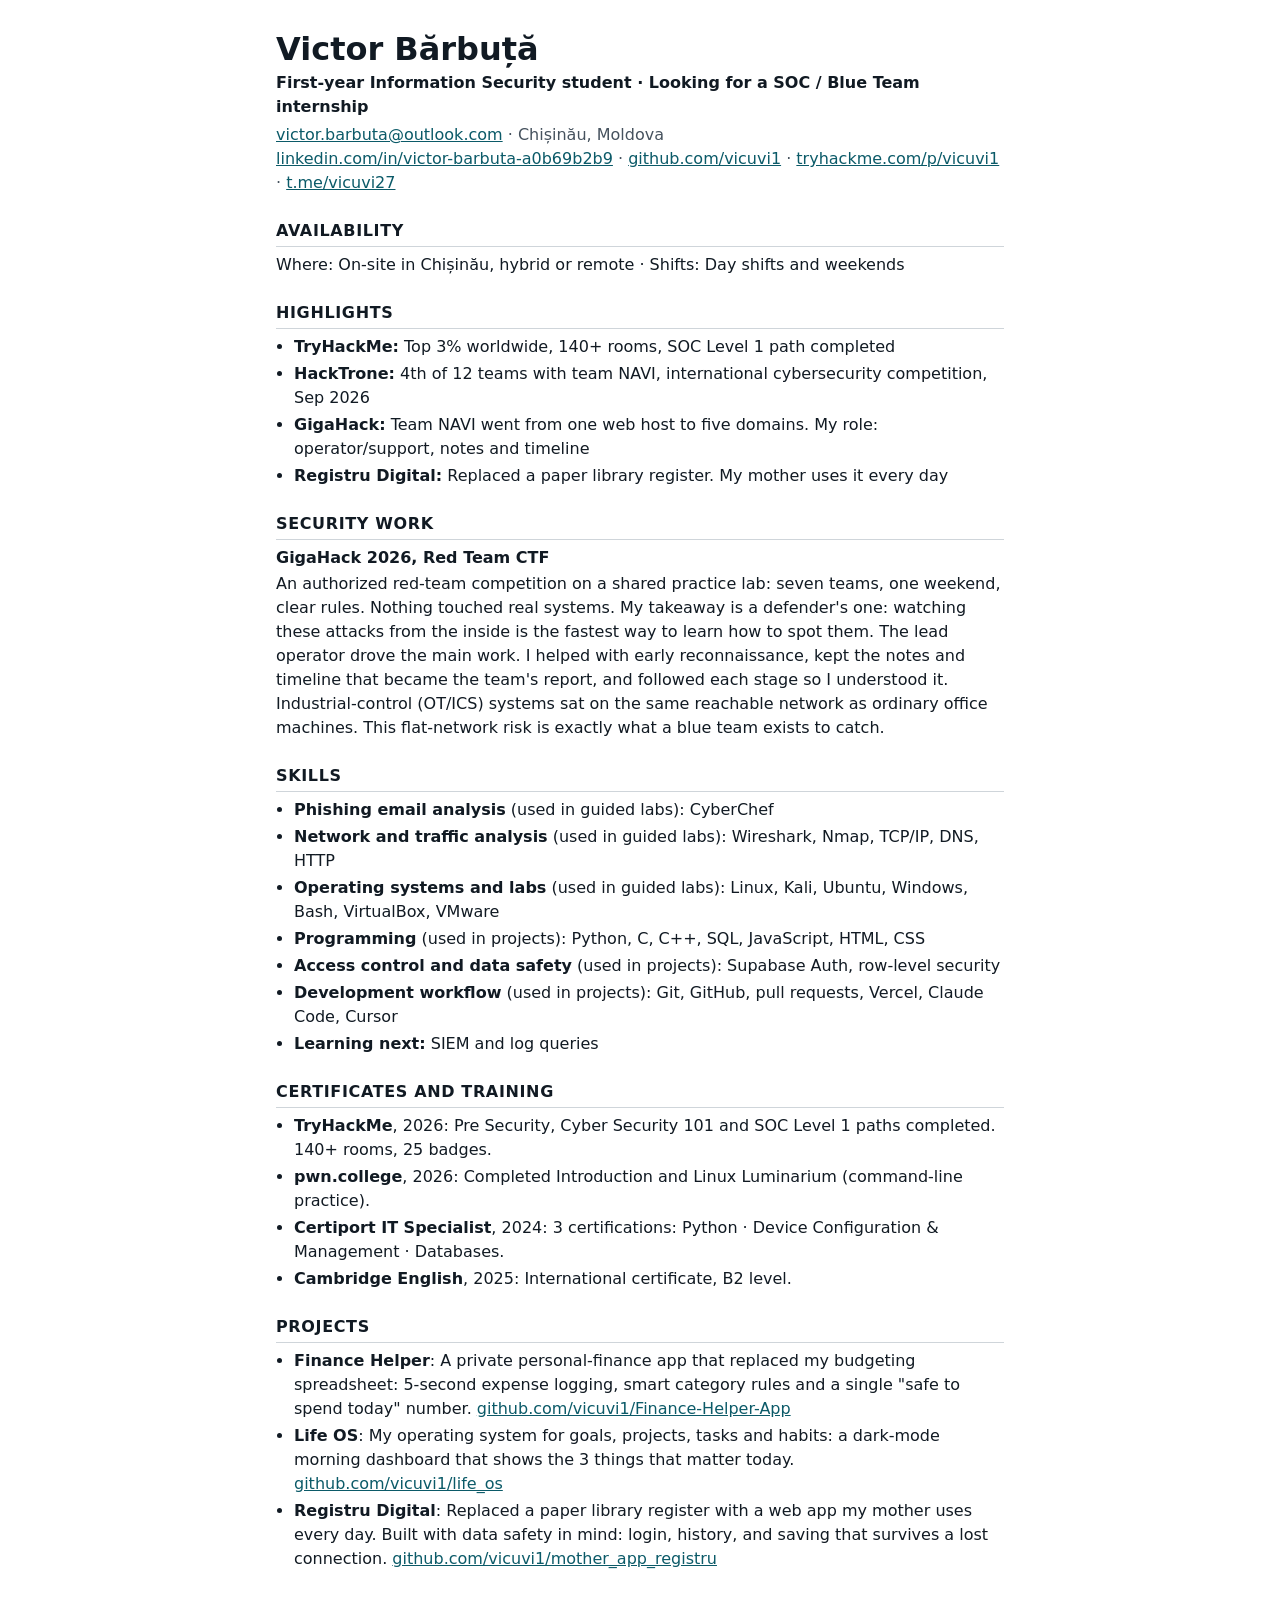
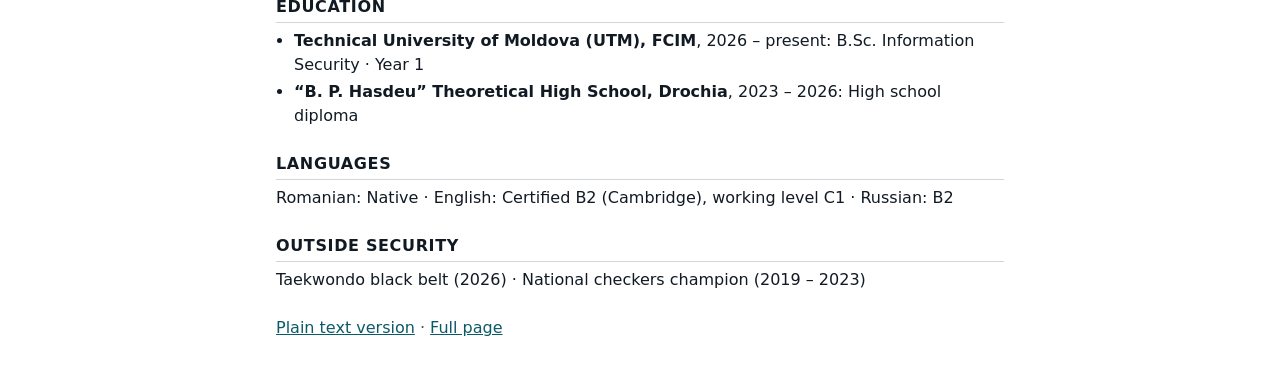
==== cv.html @ 7b64f0ec "feat: rebuild CV page around SOC internship goal Put security proof first with a 30-second proof blo" ====
<!doctype html>
<html lang="en">
<head>
  <meta charset="utf-8">
  <meta name="viewport" content="width=device-width, initial-scale=1">
  <meta http-equiv="Content-Security-Policy" content="default-src 'self'; style-src 'self'; img-src 'self'; base-uri 'self'; form-action 'none'; object-src 'none'; upgrade-insecure-requests">
  <title>Victor Bărbuță | CV</title>
  <meta name="description" content="First-year Information Security student · Looking for a SOC / Blue Team internship">
  <link rel="canonical" href="https://victor-barbuta.vercel.app/cv">
  <link rel="stylesheet" href="assets/css/cv.css">
</head>
<body>
<main>
  <header>
    <h1>Victor Bărbuță</h1>
    <p class="goal">First-year Information Security student · Looking for a SOC / Blue Team internship</p>
    <p class="contact"><a href="mailto:victor.barbuta@outlook.com">victor.barbuta@outlook.com</a> · Chișinău, Moldova<br><a href="https://www.linkedin.com/in/victor-barbuta-a0b69b2b9">linkedin.com/in/victor-barbuta-a0b69b2b9</a> · <a href="https://github.com/vicuvi1">github.com/vicuvi1</a> · <a href="https://tryhackme.com/p/vicuvi1">tryhackme.com/p/vicuvi1</a> · <a href="https://t.me/vicuvi27">t.me/vicuvi27</a></p>
  </header>

  <h2>Availability</h2>
  <p>Where: On-site in Chișinău, hybrid or remote · Shifts: Day shifts and weekends</p>

  <h2>Highlights</h2>
  <ul><li><strong>TryHackMe:</strong> Top 3% worldwide, 140+ rooms, SOC Level 1 path completed</li><li><strong>HackTrone:</strong> 4th of 12 teams with team NAVI, international cybersecurity competition, Sep 2026</li><li><strong>GigaHack:</strong> Team NAVI went from one web host to five domains. My role: operator/support, notes and timeline</li><li><strong>Registru Digital:</strong> Replaced a paper library register. My mother uses it every day</li></ul>

  <h2>Security work</h2>
  <h3>GigaHack 2026, Red Team CTF</h3>
  <p>An authorized red-team competition on a shared practice lab: seven teams, one weekend, clear rules. Nothing touched real systems. My takeaway is a defender's one: watching these attacks from the inside is the fastest way to learn how to spot them. The lead operator drove the main work. I helped with early reconnaissance, kept the notes and timeline that became the team's report, and followed each stage so I understood it. Industrial-control (OT/ICS) systems sat on the same reachable network as ordinary office machines. This flat-network risk is exactly what a blue team exists to catch.</p>

  <h2>Skills</h2>
  <ul><li><strong>Phishing email analysis</strong> (used in guided labs): CyberChef</li><li><strong>Network and traffic analysis</strong> (used in guided labs): Wireshark, Nmap, TCP/IP, DNS, HTTP</li><li><strong>Operating systems and labs</strong> (used in guided labs): Linux, Kali, Ubuntu, Windows, Bash, VirtualBox, VMware</li><li><strong>Programming</strong> (used in projects): Python, C, C++, SQL, JavaScript, HTML, CSS</li><li><strong>Access control and data safety</strong> (used in projects): Supabase Auth, row-level security</li><li><strong>Development workflow</strong> (used in projects): Git, GitHub, pull requests, Vercel, Claude Code, Cursor</li><li><strong>Learning next:</strong> SIEM and log queries</li></ul>

  <h2>Certificates and training</h2>
  <ul><li><strong>TryHackMe</strong>, 2026: Pre Security, Cyber Security 101 and SOC Level 1 paths completed. 140+ rooms, 25 badges.</li><li><strong>pwn.college</strong>, 2026: Completed Introduction and Linux Luminarium (command-line practice).</li><li><strong>Certiport IT Specialist</strong>, 2024: 3 certifications: Python · Device Configuration &amp; Management · Databases.</li><li><strong>Cambridge English</strong>, 2025: International certificate, B2 level.</li></ul>

  <h2>Projects</h2>
  <ul><li><strong>Finance Helper</strong>: A private personal-finance app that replaced my budgeting spreadsheet: 5-second expense logging, smart category rules and a single &quot;safe to spend today&quot; number. <a href="https://github.com/vicuvi1/Finance-Helper-App">github.com/vicuvi1/Finance-Helper-App</a></li><li><strong>Life OS</strong>: My operating system for goals, projects, tasks and habits: a dark-mode morning dashboard that shows the 3 things that matter today. <a href="https://github.com/vicuvi1/life_os">github.com/vicuvi1/life_os</a></li><li><strong>Registru Digital</strong>: Replaced a paper library register with a web app my mother uses every day. Built with data safety in mind: login, history, and saving that survives a lost connection. <a href="https://github.com/vicuvi1/mother_app_registru">github.com/vicuvi1/mother_app_registru</a></li></ul>

  <h2>Education</h2>
  <ul><li><strong>Technical University of Moldova (UTM), FCIM</strong>, 2026 – present: B.Sc. Information Security · Year 1</li><li><strong>“B. P. Hasdeu” Theoretical High School, Drochia</strong>, 2023 – 2026: High school diploma</li></ul>

  <h2>Languages</h2>
  <p>Romanian: Native · English: Certified B2 (Cambridge), working level C1 · Russian: B2</p>

  <h2>Outside security</h2>
  <p>Taekwondo black belt (2026) · National checkers champion (2019 – 2023)</p>

  <p class="screen-only"><a href="resume.txt">Plain text version</a> · <a href="./">Full page</a></p>
</main>
</body>
</html>
---- assets/css/cv.css ----
/* The plain CV (cv.html). One column, real text, system fonts: it also becomes the one-page PDF. */
:root { color-scheme: light dark; --text: #111a23; --muted: #46525e; --line: #cfd5da; --link: #0b5a68; --bg: #fff; }
@media (prefers-color-scheme: dark) { :root { --text: #e7edf6; --muted: #a0adb9; --line: #2a353f; --link: #5ce1e6; --bg: #0b1119; } }
* { box-sizing: border-box; }
body { margin: 0; background: var(--bg); color: var(--text); font: 16px/1.5 system-ui, -apple-system, "Segoe UI", Roboto, sans-serif; }
main { max-width: 760px; margin: 0 auto; padding: 32px 16px; }
a { color: var(--link); overflow-wrap: anywhere; }
h1 { margin: 0; font-size: 32px; line-height: 1.1; }
h2 { margin: 24px 0 6px; padding-bottom: 3px; font-size: 16px; text-transform: uppercase; letter-spacing: .04em; border-bottom: 1px solid var(--line); }
h3 { margin: 0 0 2px; font-size: 16px; }
p { margin: 0; }
ul { margin: 0; padding-left: 18px; }
li { margin-bottom: 3px; }
.goal { margin-top: 4px; font-weight: 600; }
.contact { margin-top: 4px; color: var(--muted); }
.screen-only { margin-top: 24px; color: var(--muted); }

@media print {
  @page { size: A4; margin: 10mm 13mm; }
  :root { color-scheme: light; --text: #111a23; --muted: #46525e; --line: #cfd5da; --link: #111a23; --bg: #fff; }
  body { font-size: 9.3pt; line-height: 1.3; }
  main { max-width: none; padding: 0; }
  h1 { font-size: 18pt; }
  h2 { margin: 7pt 0 2pt; padding-bottom: 1pt; font-size: 9.5pt; }
  h3 { font-size: 9.3pt; }
  li { margin-bottom: 1pt; }
  .goal { margin-top: 1pt; }
  .contact { margin-top: 1pt; }
  a { text-decoration: none; }
  .screen-only { display: none; }
}
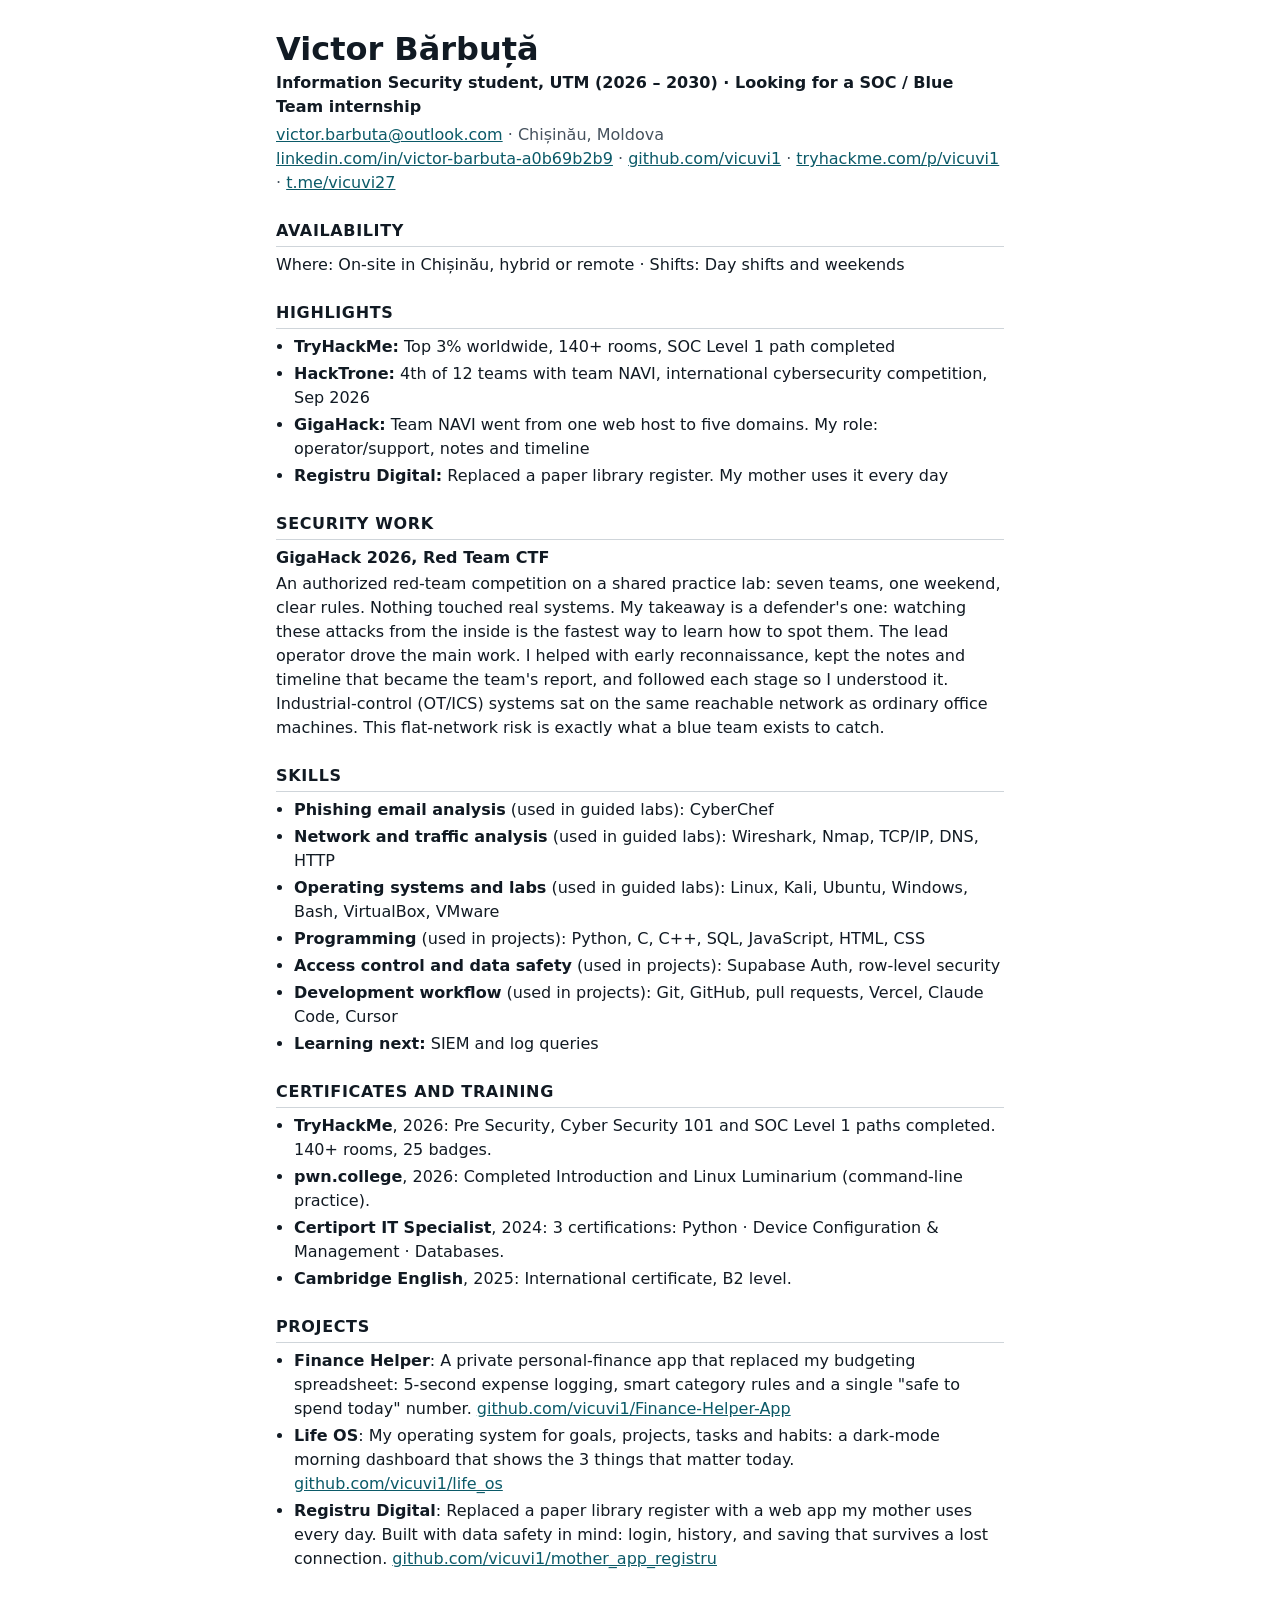
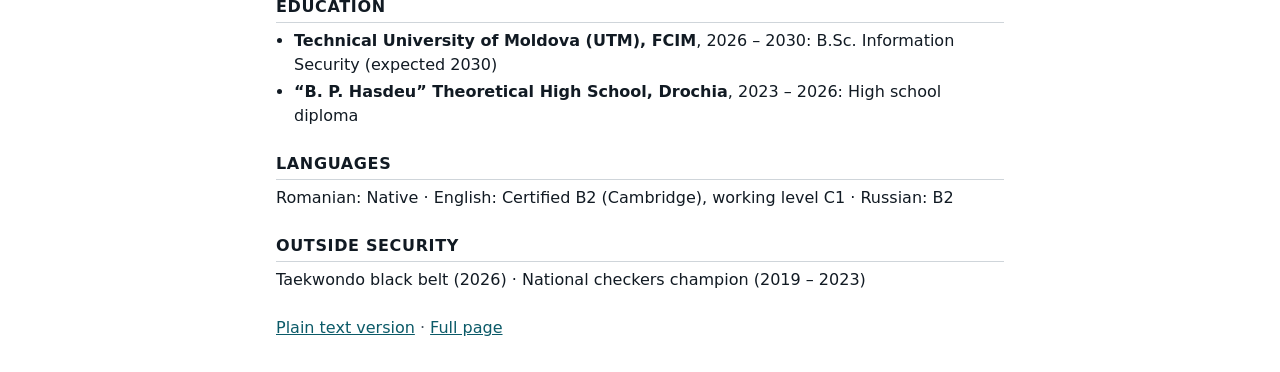
==== commit 5f37008f: "feat: make the site maintain itself for years - Study year on the site is computed from dates (updat" ====
--- a/cv.html
+++ b/cv.html
@@ -5,7 +5,7 @@
   <meta name="viewport" content="width=device-width, initial-scale=1">
   <meta http-equiv="Content-Security-Policy" content="default-src 'self'; style-src 'self'; img-src 'self'; base-uri 'self'; form-action 'none'; object-src 'none'; upgrade-insecure-requests">
   <title>Victor Bărbuță | CV</title>
-  <meta name="description" content="First-year Information Security student · Looking for a SOC / Blue Team internship">
+  <meta name="description" content="Information Security student, UTM (2026 – 2030) · Looking for a SOC / Blue Team internship">
   <link rel="canonical" href="https://victor-barbuta.vercel.app/cv">
   <link rel="stylesheet" href="assets/css/cv.css">
 </head>
@@ -13,7 +13,7 @@
 <main>
   <header>
     <h1>Victor Bărbuță</h1>
-    <p class="goal">First-year Information Security student · Looking for a SOC / Blue Team internship</p>
+    <p class="goal">Information Security student, UTM (2026 – 2030) · Looking for a SOC / Blue Team internship</p>
     <p class="contact"><a href="mailto:victor.barbuta@outlook.com">victor.barbuta@outlook.com</a> · Chișinău, Moldova<br><a href="https://www.linkedin.com/in/victor-barbuta-a0b69b2b9">linkedin.com/in/victor-barbuta-a0b69b2b9</a> · <a href="https://github.com/vicuvi1">github.com/vicuvi1</a> · <a href="https://tryhackme.com/p/vicuvi1">tryhackme.com/p/vicuvi1</a> · <a href="https://t.me/vicuvi27">t.me/vicuvi27</a></p>
   </header>
 
@@ -37,7 +37,7 @@
   <ul><li><strong>Finance Helper</strong>: A private personal-finance app that replaced my budgeting spreadsheet: 5-second expense logging, smart category rules and a single &quot;safe to spend today&quot; number. <a href="https://github.com/vicuvi1/Finance-Helper-App">github.com/vicuvi1/Finance-Helper-App</a></li><li><strong>Life OS</strong>: My operating system for goals, projects, tasks and habits: a dark-mode morning dashboard that shows the 3 things that matter today. <a href="https://github.com/vicuvi1/life_os">github.com/vicuvi1/life_os</a></li><li><strong>Registru Digital</strong>: Replaced a paper library register with a web app my mother uses every day. Built with data safety in mind: login, history, and saving that survives a lost connection. <a href="https://github.com/vicuvi1/mother_app_registru">github.com/vicuvi1/mother_app_registru</a></li></ul>
 
   <h2>Education</h2>
-  <ul><li><strong>Technical University of Moldova (UTM), FCIM</strong>, 2026 – present: B.Sc. Information Security · Year 1</li><li><strong>“B. P. Hasdeu” Theoretical High School, Drochia</strong>, 2023 – 2026: High school diploma</li></ul>
+  <ul><li><strong>Technical University of Moldova (UTM), FCIM</strong>, 2026 – 2030: B.Sc. Information Security (expected 2030)</li><li><strong>“B. P. Hasdeu” Theoretical High School, Drochia</strong>, 2023 – 2026: High school diploma</li></ul>
 
   <h2>Languages</h2>
   <p>Romanian: Native · English: Certified B2 (Cambridge), working level C1 · Russian: B2</p>
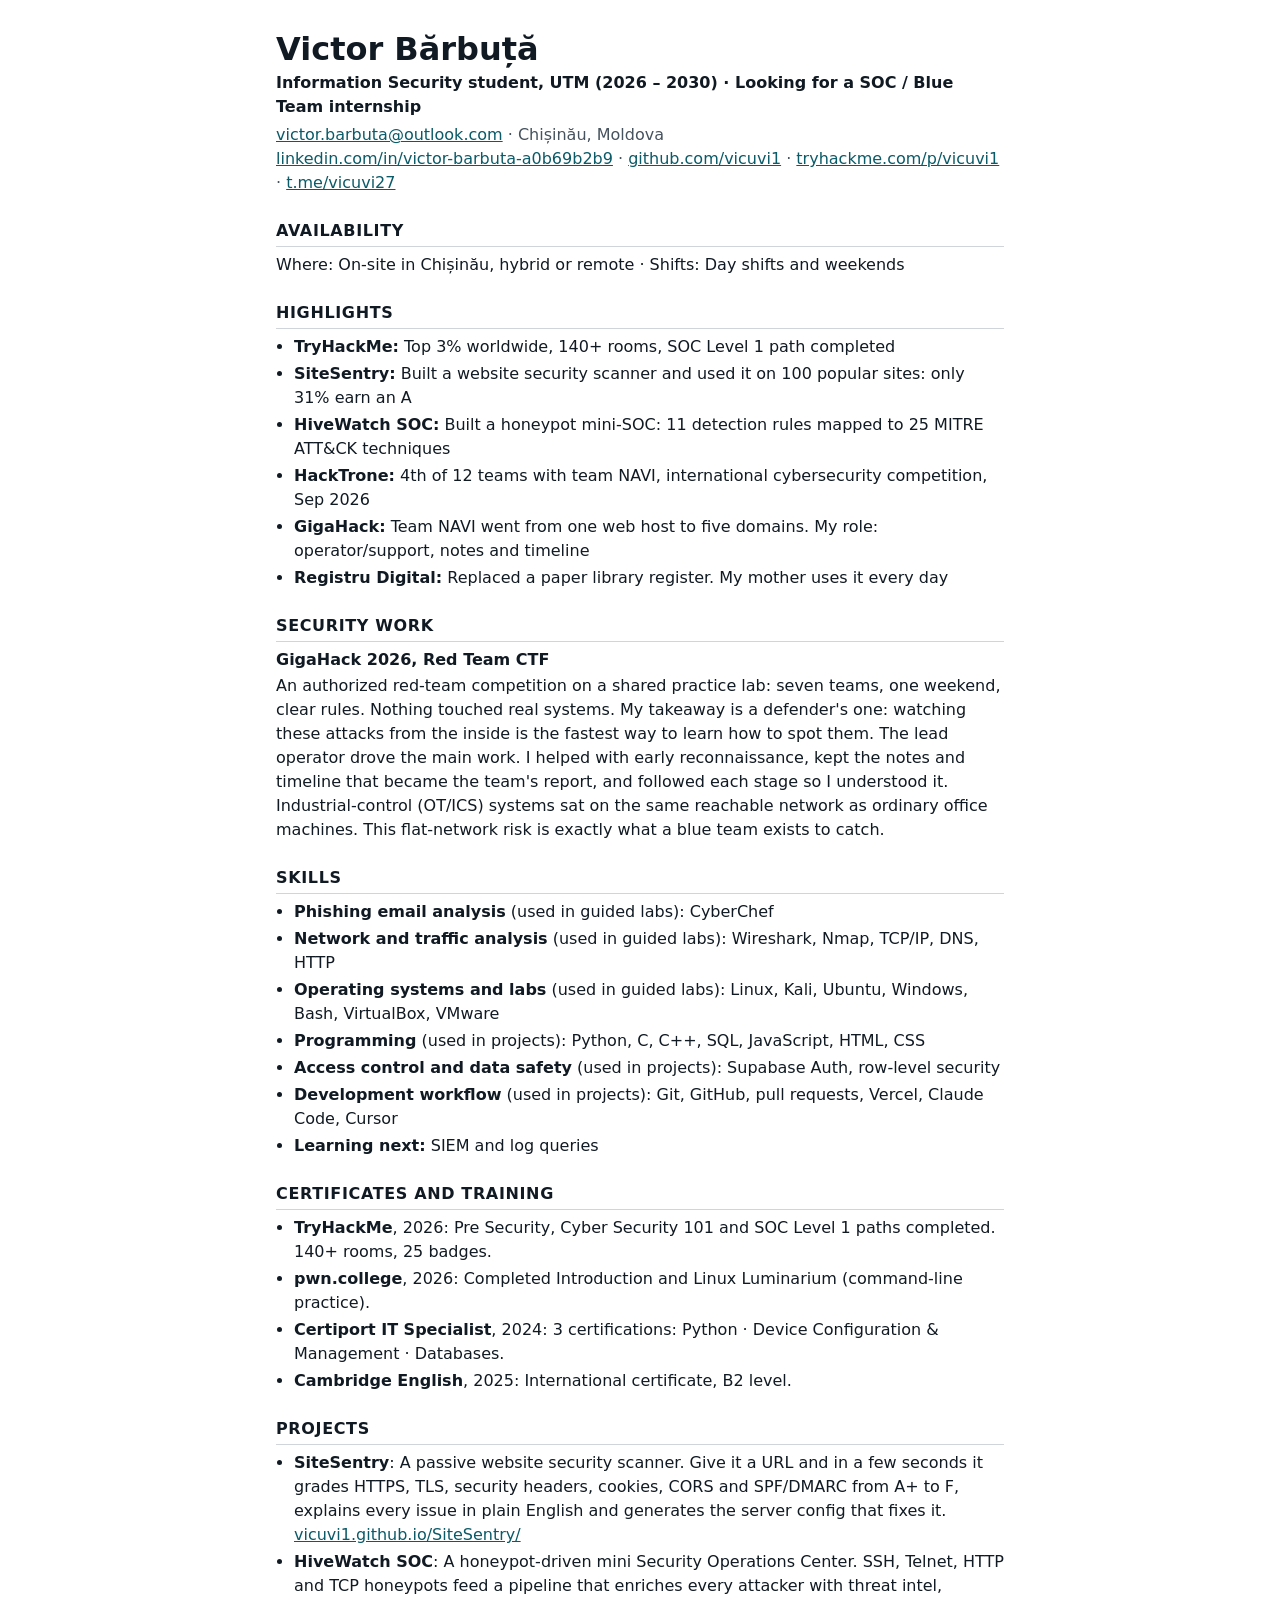
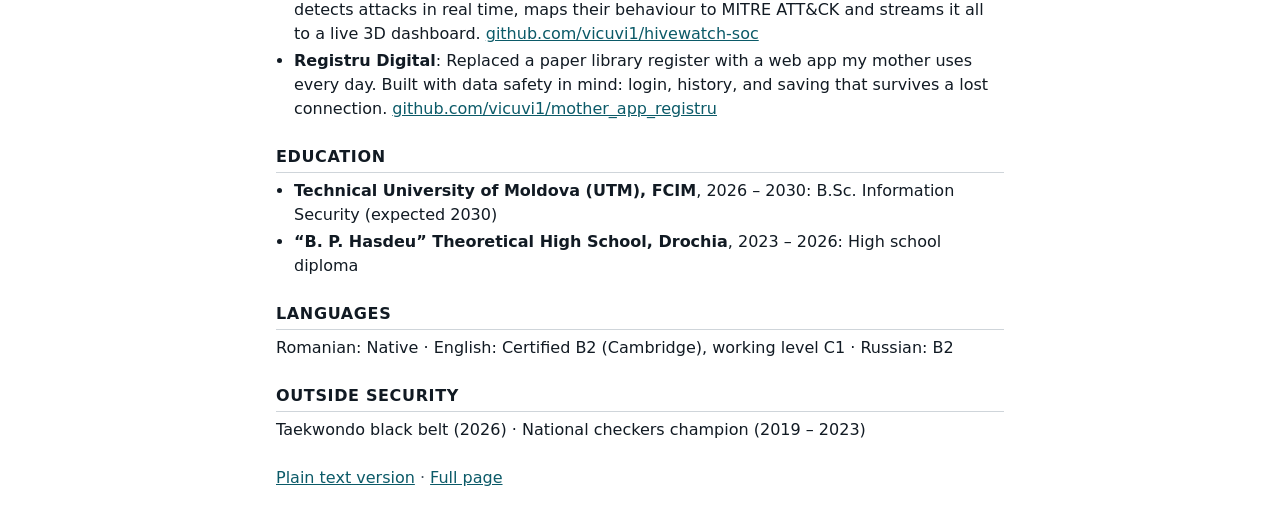
==== commit 512c16b8: "feat: add SiteSentry and HiveWatch SOC with real UI screenshots - SiteSentry (website security scann" ====
--- a/cv.html
+++ b/cv.html
@@ -21,7 +21,7 @@
   <p>Where: On-site in Chișinău, hybrid or remote · Shifts: Day shifts and weekends</p>
 
   <h2>Highlights</h2>
-  <ul><li><strong>TryHackMe:</strong> Top 3% worldwide, 140+ rooms, SOC Level 1 path completed</li><li><strong>HackTrone:</strong> 4th of 12 teams with team NAVI, international cybersecurity competition, Sep 2026</li><li><strong>GigaHack:</strong> Team NAVI went from one web host to five domains. My role: operator/support, notes and timeline</li><li><strong>Registru Digital:</strong> Replaced a paper library register. My mother uses it every day</li></ul>
+  <ul><li><strong>TryHackMe:</strong> Top 3% worldwide, 140+ rooms, SOC Level 1 path completed</li><li><strong>SiteSentry:</strong> Built a website security scanner and used it on 100 popular sites: only 31% earn an A</li><li><strong>HiveWatch SOC:</strong> Built a honeypot mini-SOC: 11 detection rules mapped to 25 MITRE ATT&amp;CK techniques</li><li><strong>HackTrone:</strong> 4th of 12 teams with team NAVI, international cybersecurity competition, Sep 2026</li><li><strong>GigaHack:</strong> Team NAVI went from one web host to five domains. My role: operator/support, notes and timeline</li><li><strong>Registru Digital:</strong> Replaced a paper library register. My mother uses it every day</li></ul>
 
   <h2>Security work</h2>
   <h3>GigaHack 2026, Red Team CTF</h3>
@@ -34,7 +34,7 @@
   <ul><li><strong>TryHackMe</strong>, 2026: Pre Security, Cyber Security 101 and SOC Level 1 paths completed. 140+ rooms, 25 badges.</li><li><strong>pwn.college</strong>, 2026: Completed Introduction and Linux Luminarium (command-line practice).</li><li><strong>Certiport IT Specialist</strong>, 2024: 3 certifications: Python · Device Configuration &amp; Management · Databases.</li><li><strong>Cambridge English</strong>, 2025: International certificate, B2 level.</li></ul>
 
   <h2>Projects</h2>
-  <ul><li><strong>Finance Helper</strong>: A private personal-finance app that replaced my budgeting spreadsheet: 5-second expense logging, smart category rules and a single &quot;safe to spend today&quot; number. <a href="https://github.com/vicuvi1/Finance-Helper-App">github.com/vicuvi1/Finance-Helper-App</a></li><li><strong>Life OS</strong>: My operating system for goals, projects, tasks and habits: a dark-mode morning dashboard that shows the 3 things that matter today. <a href="https://github.com/vicuvi1/life_os">github.com/vicuvi1/life_os</a></li><li><strong>Registru Digital</strong>: Replaced a paper library register with a web app my mother uses every day. Built with data safety in mind: login, history, and saving that survives a lost connection. <a href="https://github.com/vicuvi1/mother_app_registru">github.com/vicuvi1/mother_app_registru</a></li></ul>
+  <ul><li><strong>SiteSentry</strong>: A passive website security scanner. Give it a URL and in a few seconds it grades HTTPS, TLS, security headers, cookies, CORS and SPF/DMARC from A+ to F, explains every issue in plain English and generates the server config that fixes it. <a href="https://vicuvi1.github.io/SiteSentry/">vicuvi1.github.io/SiteSentry/</a></li><li><strong>HiveWatch SOC</strong>: A honeypot-driven mini Security Operations Center. SSH, Telnet, HTTP and TCP honeypots feed a pipeline that enriches every attacker with threat intel, detects attacks in real time, maps their behaviour to MITRE ATT&amp;CK and streams it all to a live 3D dashboard. <a href="https://github.com/vicuvi1/hivewatch-soc">github.com/vicuvi1/hivewatch-soc</a></li><li><strong>Registru Digital</strong>: Replaced a paper library register with a web app my mother uses every day. Built with data safety in mind: login, history, and saving that survives a lost connection. <a href="https://github.com/vicuvi1/mother_app_registru">github.com/vicuvi1/mother_app_registru</a></li></ul>
 
   <h2>Education</h2>
   <ul><li><strong>Technical University of Moldova (UTM), FCIM</strong>, 2026 – 2030: B.Sc. Information Security (expected 2030)</li><li><strong>“B. P. Hasdeu” Theoretical High School, Drochia</strong>, 2023 – 2026: High school diploma</li></ul>
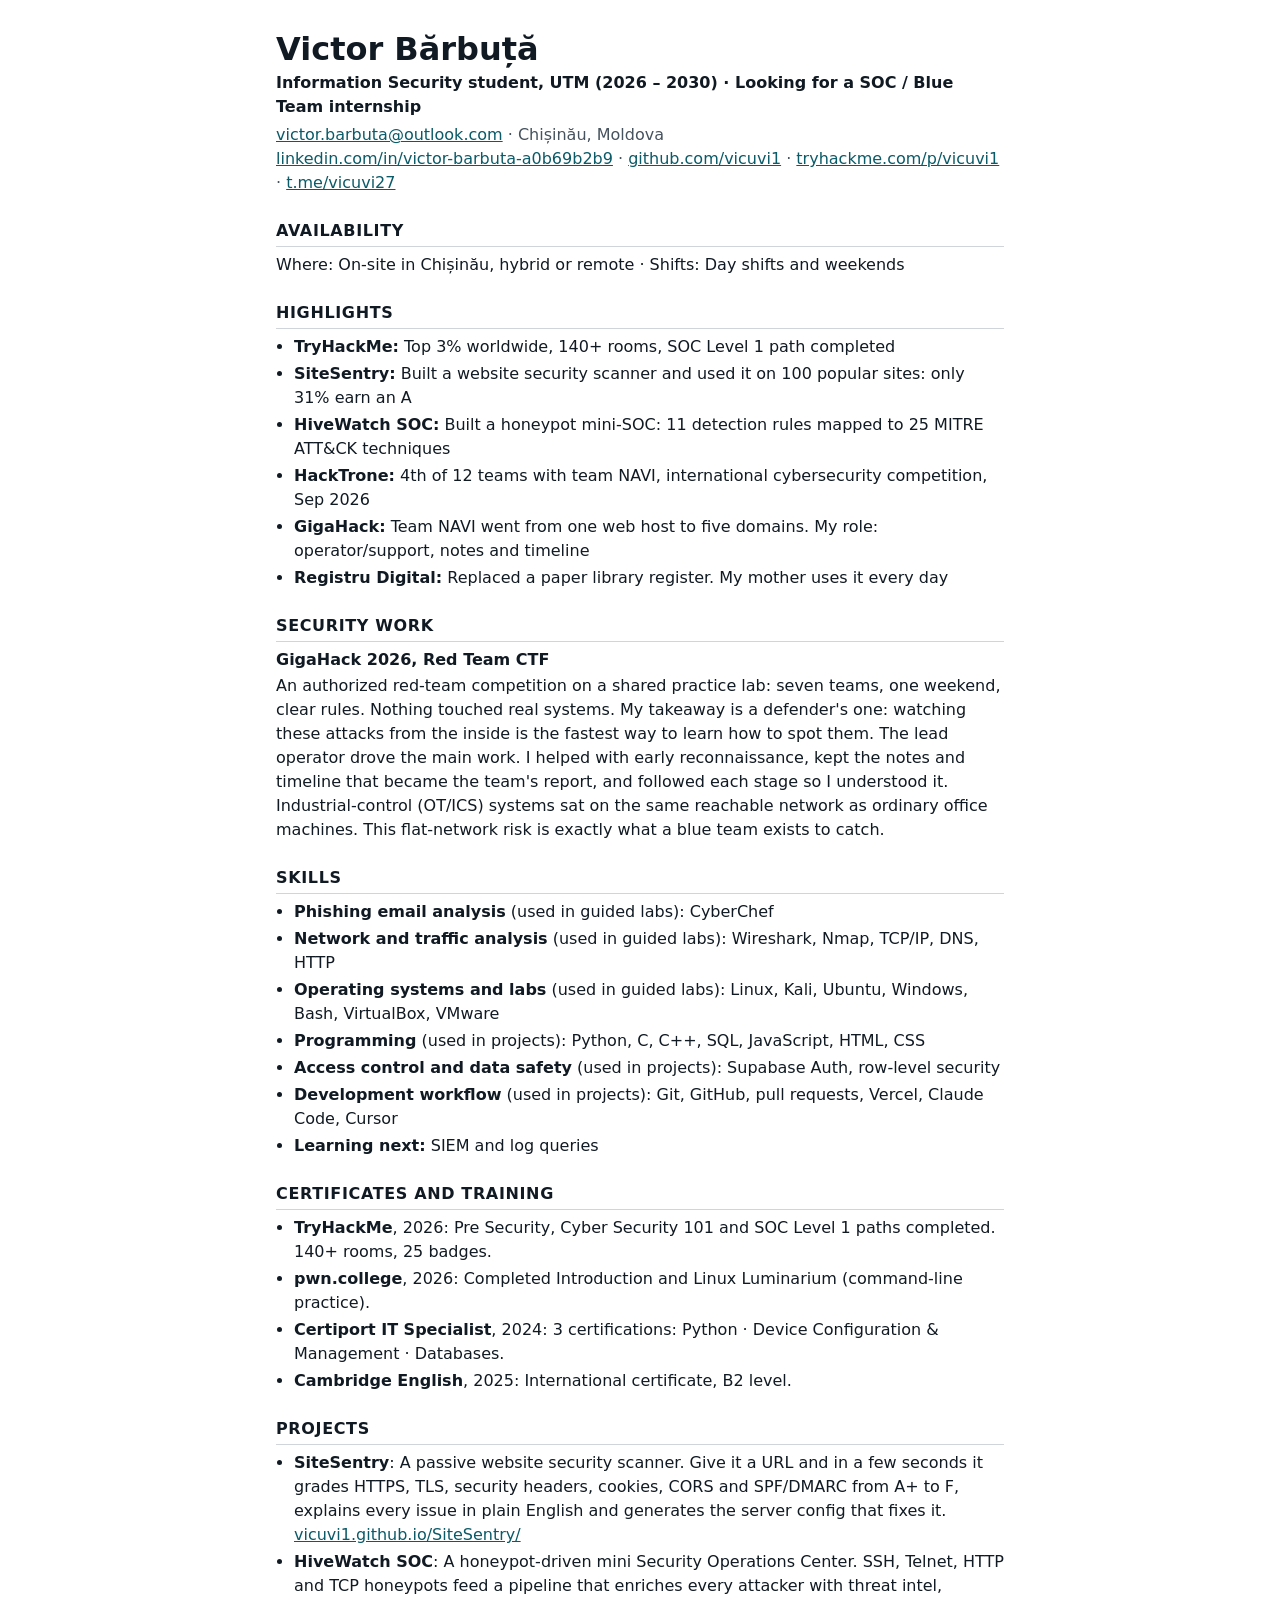
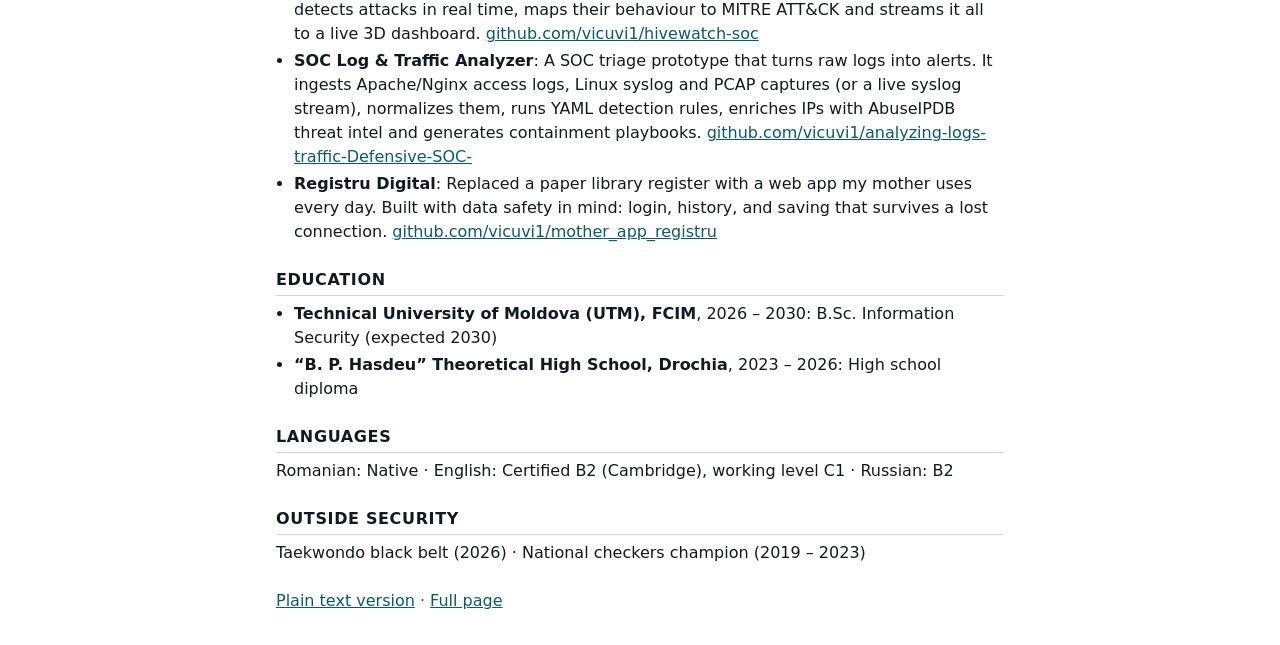
==== commit ca537f41: "feat: add SOC Log & Traffic Analyzer with real UI screenshots Repo made public after a secrets audit" ====
--- a/cv.html
+++ b/cv.html
@@ -34,7 +34,7 @@
   <ul><li><strong>TryHackMe</strong>, 2026: Pre Security, Cyber Security 101 and SOC Level 1 paths completed. 140+ rooms, 25 badges.</li><li><strong>pwn.college</strong>, 2026: Completed Introduction and Linux Luminarium (command-line practice).</li><li><strong>Certiport IT Specialist</strong>, 2024: 3 certifications: Python · Device Configuration &amp; Management · Databases.</li><li><strong>Cambridge English</strong>, 2025: International certificate, B2 level.</li></ul>
 
   <h2>Projects</h2>
-  <ul><li><strong>SiteSentry</strong>: A passive website security scanner. Give it a URL and in a few seconds it grades HTTPS, TLS, security headers, cookies, CORS and SPF/DMARC from A+ to F, explains every issue in plain English and generates the server config that fixes it. <a href="https://vicuvi1.github.io/SiteSentry/">vicuvi1.github.io/SiteSentry/</a></li><li><strong>HiveWatch SOC</strong>: A honeypot-driven mini Security Operations Center. SSH, Telnet, HTTP and TCP honeypots feed a pipeline that enriches every attacker with threat intel, detects attacks in real time, maps their behaviour to MITRE ATT&amp;CK and streams it all to a live 3D dashboard. <a href="https://github.com/vicuvi1/hivewatch-soc">github.com/vicuvi1/hivewatch-soc</a></li><li><strong>Registru Digital</strong>: Replaced a paper library register with a web app my mother uses every day. Built with data safety in mind: login, history, and saving that survives a lost connection. <a href="https://github.com/vicuvi1/mother_app_registru">github.com/vicuvi1/mother_app_registru</a></li></ul>
+  <ul><li><strong>SiteSentry</strong>: A passive website security scanner. Give it a URL and in a few seconds it grades HTTPS, TLS, security headers, cookies, CORS and SPF/DMARC from A+ to F, explains every issue in plain English and generates the server config that fixes it. <a href="https://vicuvi1.github.io/SiteSentry/">vicuvi1.github.io/SiteSentry/</a></li><li><strong>HiveWatch SOC</strong>: A honeypot-driven mini Security Operations Center. SSH, Telnet, HTTP and TCP honeypots feed a pipeline that enriches every attacker with threat intel, detects attacks in real time, maps their behaviour to MITRE ATT&amp;CK and streams it all to a live 3D dashboard. <a href="https://github.com/vicuvi1/hivewatch-soc">github.com/vicuvi1/hivewatch-soc</a></li><li><strong>SOC Log &amp; Traffic Analyzer</strong>: A SOC triage prototype that turns raw logs into alerts. It ingests Apache/Nginx access logs, Linux syslog and PCAP captures (or a live syslog stream), normalizes them, runs YAML detection rules, enriches IPs with AbuseIPDB threat intel and generates containment playbooks. <a href="https://github.com/vicuvi1/analyzing-logs-traffic-Defensive-SOC-">github.com/vicuvi1/analyzing-logs-traffic-Defensive-SOC-</a></li><li><strong>Registru Digital</strong>: Replaced a paper library register with a web app my mother uses every day. Built with data safety in mind: login, history, and saving that survives a lost connection. <a href="https://github.com/vicuvi1/mother_app_registru">github.com/vicuvi1/mother_app_registru</a></li></ul>
 
   <h2>Education</h2>
   <ul><li><strong>Technical University of Moldova (UTM), FCIM</strong>, 2026 – 2030: B.Sc. Information Security (expected 2030)</li><li><strong>“B. P. Hasdeu” Theoretical High School, Drochia</strong>, 2023 – 2026: High school diploma</li></ul>
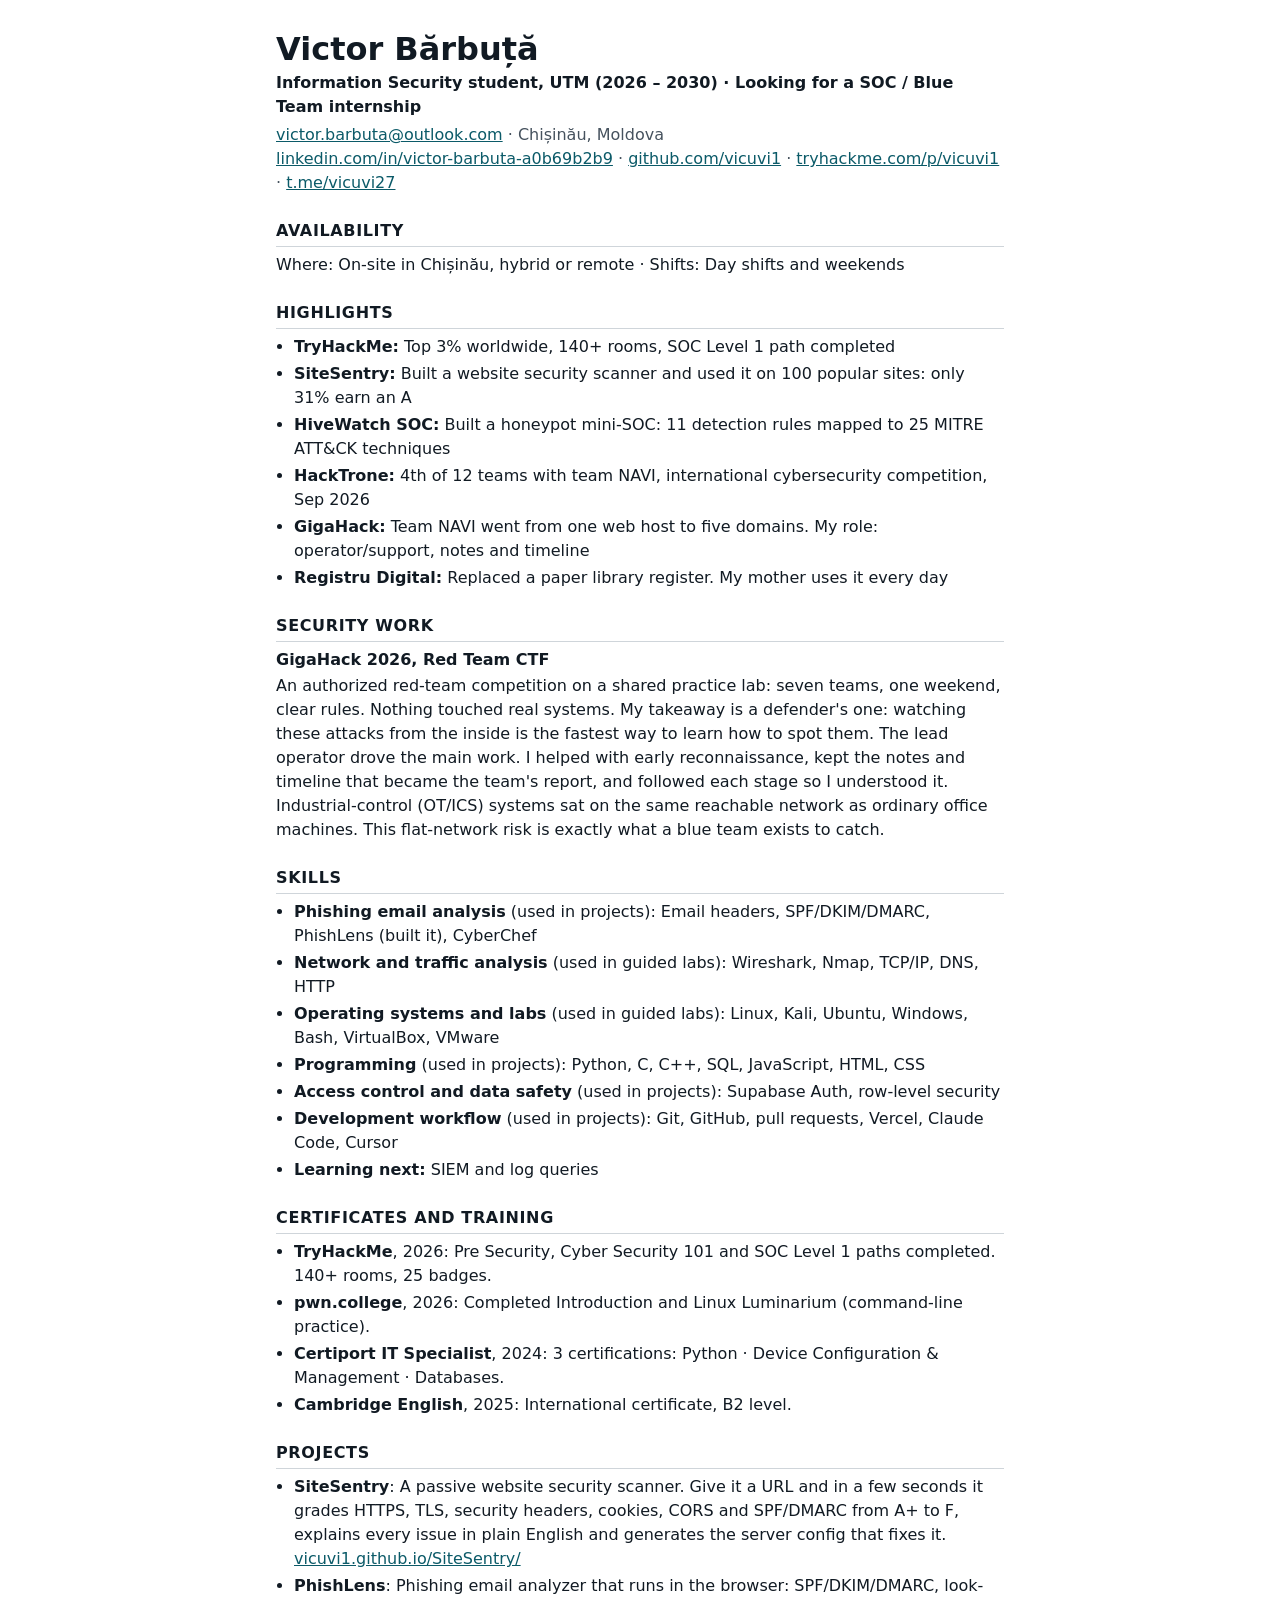
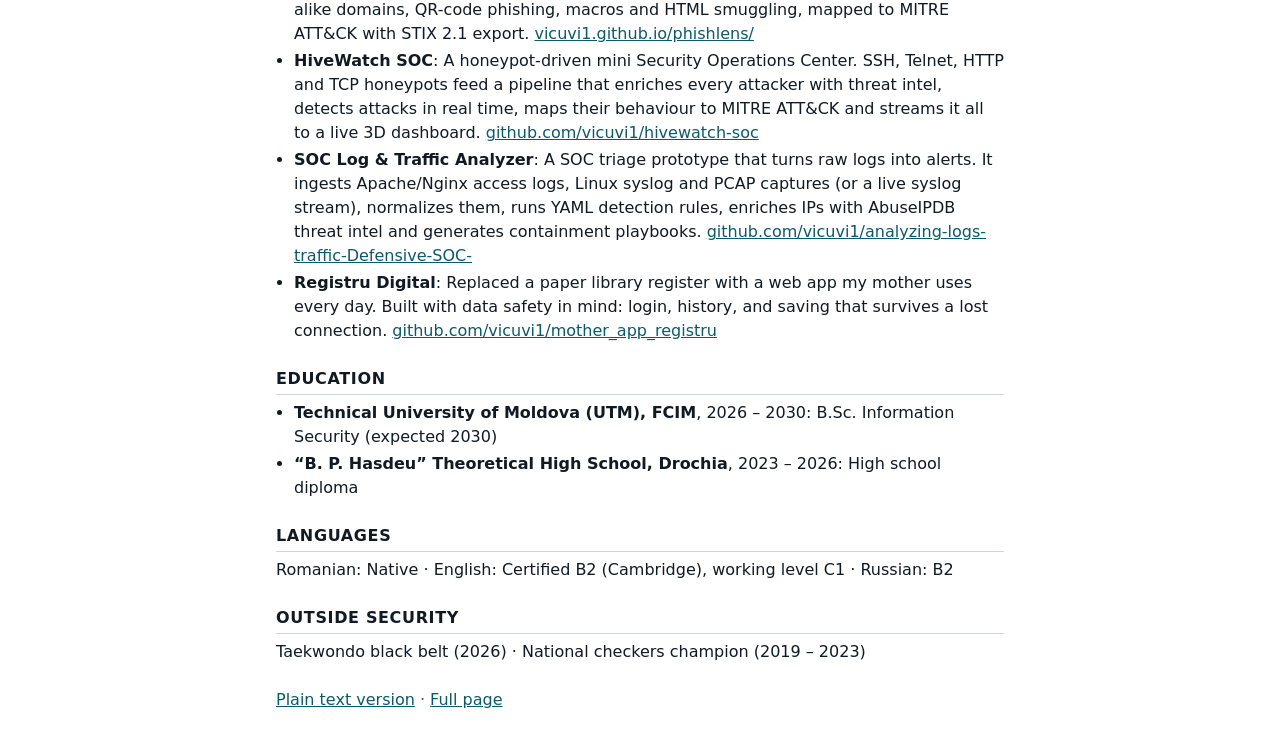
==== commit 6269cd32: "feat: add PhishLens with 9 screenshots, more HiveWatch photos - PhishLens as a featured project: liv" ====
--- a/cv.html
+++ b/cv.html
@@ -28,13 +28,13 @@
   <p>An authorized red-team competition on a shared practice lab: seven teams, one weekend, clear rules. Nothing touched real systems. My takeaway is a defender's one: watching these attacks from the inside is the fastest way to learn how to spot them. The lead operator drove the main work. I helped with early reconnaissance, kept the notes and timeline that became the team's report, and followed each stage so I understood it. Industrial-control (OT/ICS) systems sat on the same reachable network as ordinary office machines. This flat-network risk is exactly what a blue team exists to catch.</p>
 
   <h2>Skills</h2>
-  <ul><li><strong>Phishing email analysis</strong> (used in guided labs): CyberChef</li><li><strong>Network and traffic analysis</strong> (used in guided labs): Wireshark, Nmap, TCP/IP, DNS, HTTP</li><li><strong>Operating systems and labs</strong> (used in guided labs): Linux, Kali, Ubuntu, Windows, Bash, VirtualBox, VMware</li><li><strong>Programming</strong> (used in projects): Python, C, C++, SQL, JavaScript, HTML, CSS</li><li><strong>Access control and data safety</strong> (used in projects): Supabase Auth, row-level security</li><li><strong>Development workflow</strong> (used in projects): Git, GitHub, pull requests, Vercel, Claude Code, Cursor</li><li><strong>Learning next:</strong> SIEM and log queries</li></ul>
+  <ul><li><strong>Phishing email analysis</strong> (used in projects): Email headers, SPF/DKIM/DMARC, PhishLens (built it), CyberChef</li><li><strong>Network and traffic analysis</strong> (used in guided labs): Wireshark, Nmap, TCP/IP, DNS, HTTP</li><li><strong>Operating systems and labs</strong> (used in guided labs): Linux, Kali, Ubuntu, Windows, Bash, VirtualBox, VMware</li><li><strong>Programming</strong> (used in projects): Python, C, C++, SQL, JavaScript, HTML, CSS</li><li><strong>Access control and data safety</strong> (used in projects): Supabase Auth, row-level security</li><li><strong>Development workflow</strong> (used in projects): Git, GitHub, pull requests, Vercel, Claude Code, Cursor</li><li><strong>Learning next:</strong> SIEM and log queries</li></ul>
 
   <h2>Certificates and training</h2>
   <ul><li><strong>TryHackMe</strong>, 2026: Pre Security, Cyber Security 101 and SOC Level 1 paths completed. 140+ rooms, 25 badges.</li><li><strong>pwn.college</strong>, 2026: Completed Introduction and Linux Luminarium (command-line practice).</li><li><strong>Certiport IT Specialist</strong>, 2024: 3 certifications: Python · Device Configuration &amp; Management · Databases.</li><li><strong>Cambridge English</strong>, 2025: International certificate, B2 level.</li></ul>
 
   <h2>Projects</h2>
-  <ul><li><strong>SiteSentry</strong>: A passive website security scanner. Give it a URL and in a few seconds it grades HTTPS, TLS, security headers, cookies, CORS and SPF/DMARC from A+ to F, explains every issue in plain English and generates the server config that fixes it. <a href="https://vicuvi1.github.io/SiteSentry/">vicuvi1.github.io/SiteSentry/</a></li><li><strong>HiveWatch SOC</strong>: A honeypot-driven mini Security Operations Center. SSH, Telnet, HTTP and TCP honeypots feed a pipeline that enriches every attacker with threat intel, detects attacks in real time, maps their behaviour to MITRE ATT&amp;CK and streams it all to a live 3D dashboard. <a href="https://github.com/vicuvi1/hivewatch-soc">github.com/vicuvi1/hivewatch-soc</a></li><li><strong>SOC Log &amp; Traffic Analyzer</strong>: A SOC triage prototype that turns raw logs into alerts. It ingests Apache/Nginx access logs, Linux syslog and PCAP captures (or a live syslog stream), normalizes them, runs YAML detection rules, enriches IPs with AbuseIPDB threat intel and generates containment playbooks. <a href="https://github.com/vicuvi1/analyzing-logs-traffic-Defensive-SOC-">github.com/vicuvi1/analyzing-logs-traffic-Defensive-SOC-</a></li><li><strong>Registru Digital</strong>: Replaced a paper library register with a web app my mother uses every day. Built with data safety in mind: login, history, and saving that survives a lost connection. <a href="https://github.com/vicuvi1/mother_app_registru">github.com/vicuvi1/mother_app_registru</a></li></ul>
+  <ul><li><strong>SiteSentry</strong>: A passive website security scanner. Give it a URL and in a few seconds it grades HTTPS, TLS, security headers, cookies, CORS and SPF/DMARC from A+ to F, explains every issue in plain English and generates the server config that fixes it. <a href="https://vicuvi1.github.io/SiteSentry/">vicuvi1.github.io/SiteSentry/</a></li><li><strong>PhishLens</strong>: Phishing email analyzer that runs in the browser: SPF/DKIM/DMARC, look-alike domains, QR-code phishing, macros and HTML smuggling, mapped to MITRE ATT&amp;CK with STIX 2.1 export. <a href="https://vicuvi1.github.io/phishlens/">vicuvi1.github.io/phishlens/</a></li><li><strong>HiveWatch SOC</strong>: A honeypot-driven mini Security Operations Center. SSH, Telnet, HTTP and TCP honeypots feed a pipeline that enriches every attacker with threat intel, detects attacks in real time, maps their behaviour to MITRE ATT&amp;CK and streams it all to a live 3D dashboard. <a href="https://github.com/vicuvi1/hivewatch-soc">github.com/vicuvi1/hivewatch-soc</a></li><li><strong>SOC Log &amp; Traffic Analyzer</strong>: A SOC triage prototype that turns raw logs into alerts. It ingests Apache/Nginx access logs, Linux syslog and PCAP captures (or a live syslog stream), normalizes them, runs YAML detection rules, enriches IPs with AbuseIPDB threat intel and generates containment playbooks. <a href="https://github.com/vicuvi1/analyzing-logs-traffic-Defensive-SOC-">github.com/vicuvi1/analyzing-logs-traffic-Defensive-SOC-</a></li><li><strong>Registru Digital</strong>: Replaced a paper library register with a web app my mother uses every day. Built with data safety in mind: login, history, and saving that survives a lost connection. <a href="https://github.com/vicuvi1/mother_app_registru">github.com/vicuvi1/mother_app_registru</a></li></ul>
 
   <h2>Education</h2>
   <ul><li><strong>Technical University of Moldova (UTM), FCIM</strong>, 2026 – 2030: B.Sc. Information Security (expected 2030)</li><li><strong>“B. P. Hasdeu” Theoretical High School, Drochia</strong>, 2023 – 2026: High school diploma</li></ul>
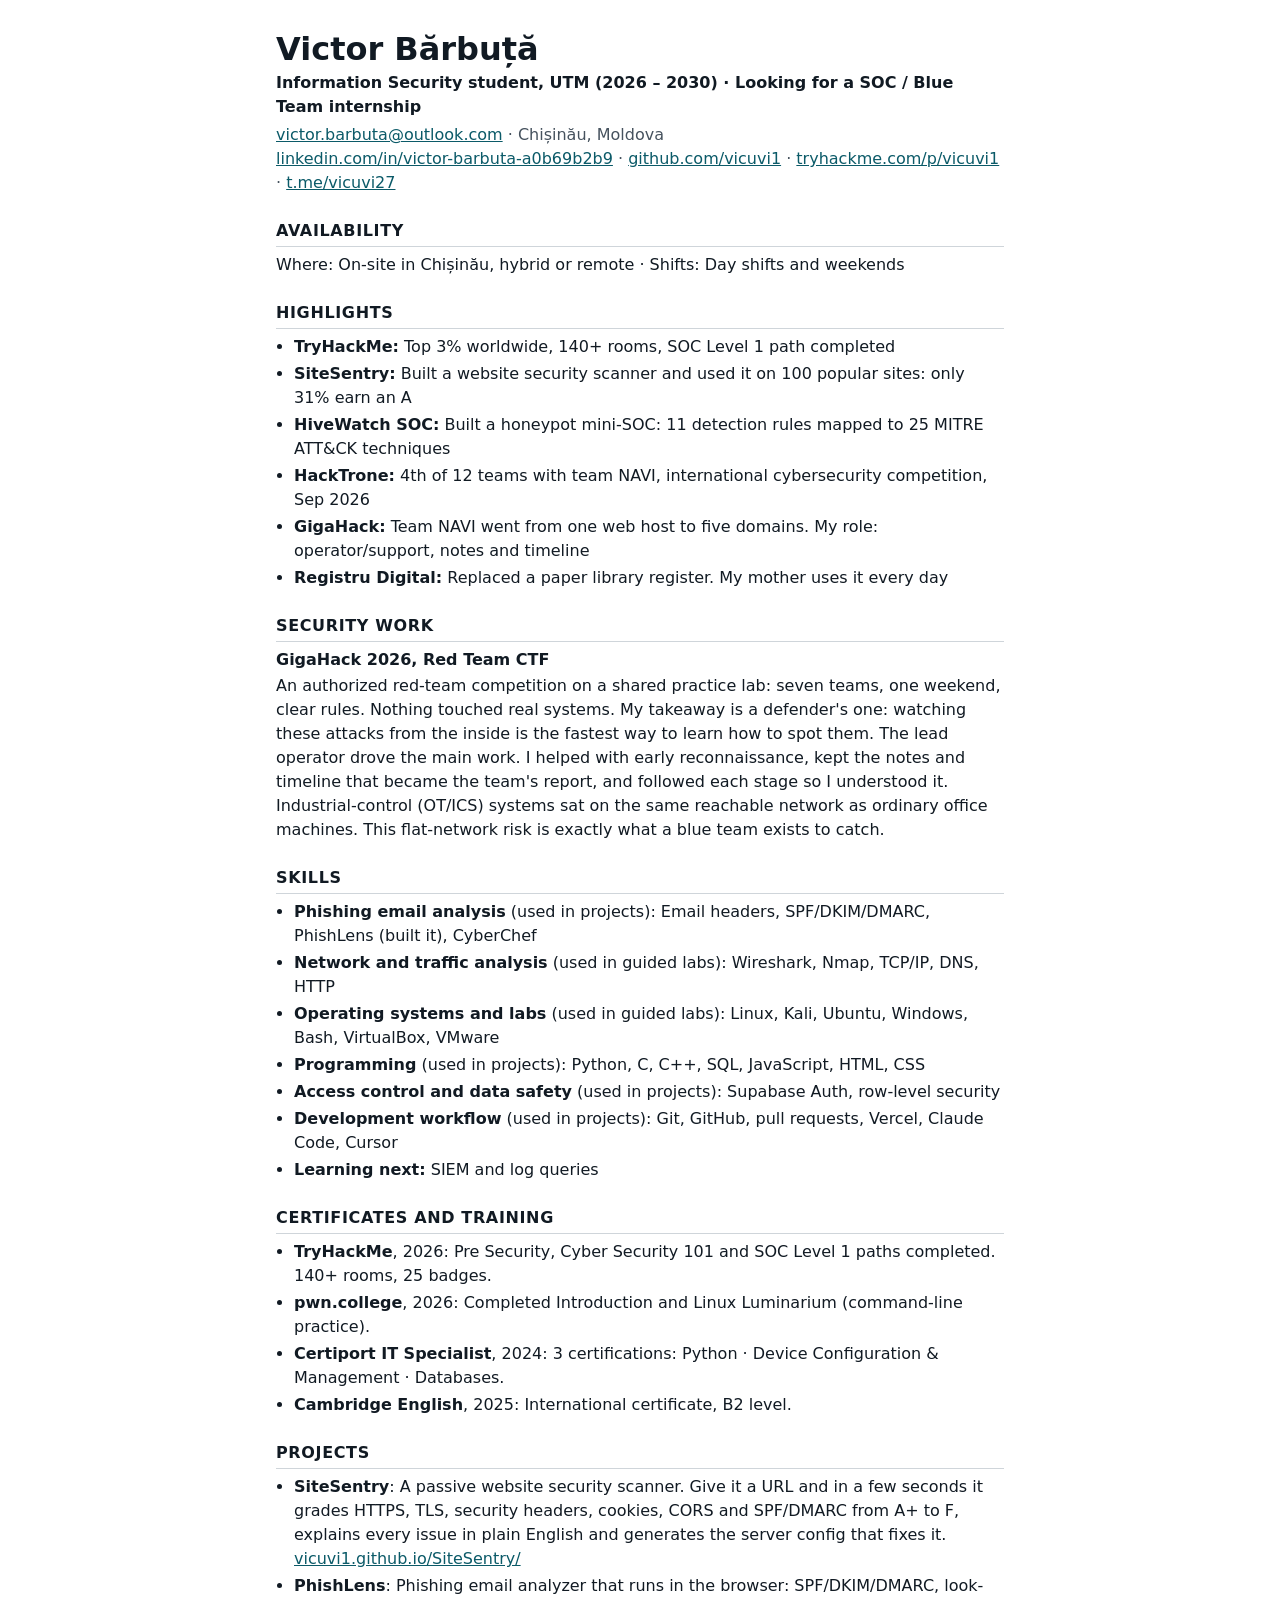
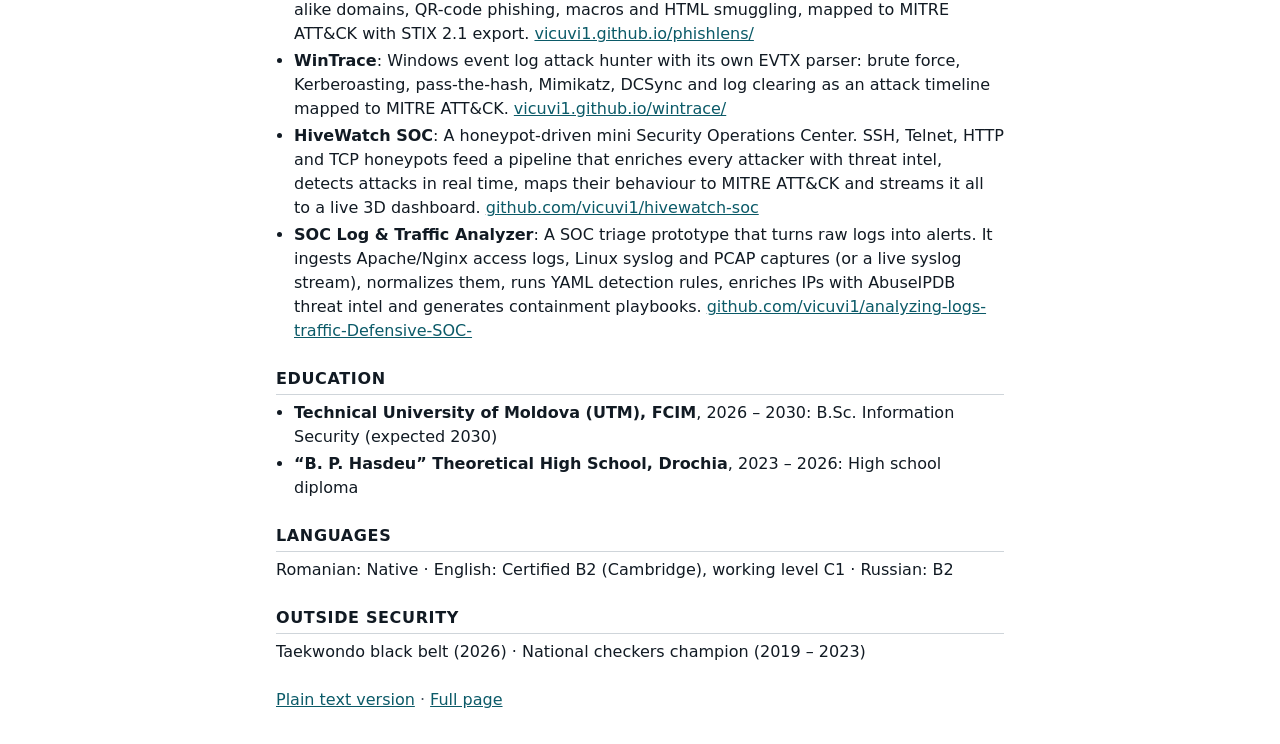
==== commit edc1d06a: "WinTrace on the plain CV/PDF, Windows log analysis skill - WinTrace added to cv.html, resume.txt and" ====
--- a/cv.html
+++ b/cv.html
@@ -34,7 +34,7 @@
   <ul><li><strong>TryHackMe</strong>, 2026: Pre Security, Cyber Security 101 and SOC Level 1 paths completed. 140+ rooms, 25 badges.</li><li><strong>pwn.college</strong>, 2026: Completed Introduction and Linux Luminarium (command-line practice).</li><li><strong>Certiport IT Specialist</strong>, 2024: 3 certifications: Python · Device Configuration &amp; Management · Databases.</li><li><strong>Cambridge English</strong>, 2025: International certificate, B2 level.</li></ul>
 
   <h2>Projects</h2>
-  <ul><li><strong>SiteSentry</strong>: A passive website security scanner. Give it a URL and in a few seconds it grades HTTPS, TLS, security headers, cookies, CORS and SPF/DMARC from A+ to F, explains every issue in plain English and generates the server config that fixes it. <a href="https://vicuvi1.github.io/SiteSentry/">vicuvi1.github.io/SiteSentry/</a></li><li><strong>PhishLens</strong>: Phishing email analyzer that runs in the browser: SPF/DKIM/DMARC, look-alike domains, QR-code phishing, macros and HTML smuggling, mapped to MITRE ATT&amp;CK with STIX 2.1 export. <a href="https://vicuvi1.github.io/phishlens/">vicuvi1.github.io/phishlens/</a></li><li><strong>HiveWatch SOC</strong>: A honeypot-driven mini Security Operations Center. SSH, Telnet, HTTP and TCP honeypots feed a pipeline that enriches every attacker with threat intel, detects attacks in real time, maps their behaviour to MITRE ATT&amp;CK and streams it all to a live 3D dashboard. <a href="https://github.com/vicuvi1/hivewatch-soc">github.com/vicuvi1/hivewatch-soc</a></li><li><strong>SOC Log &amp; Traffic Analyzer</strong>: A SOC triage prototype that turns raw logs into alerts. It ingests Apache/Nginx access logs, Linux syslog and PCAP captures (or a live syslog stream), normalizes them, runs YAML detection rules, enriches IPs with AbuseIPDB threat intel and generates containment playbooks. <a href="https://github.com/vicuvi1/analyzing-logs-traffic-Defensive-SOC-">github.com/vicuvi1/analyzing-logs-traffic-Defensive-SOC-</a></li><li><strong>Registru Digital</strong>: Replaced a paper library register with a web app my mother uses every day. Built with data safety in mind: login, history, and saving that survives a lost connection. <a href="https://github.com/vicuvi1/mother_app_registru">github.com/vicuvi1/mother_app_registru</a></li></ul>
+  <ul><li><strong>SiteSentry</strong>: A passive website security scanner. Give it a URL and in a few seconds it grades HTTPS, TLS, security headers, cookies, CORS and SPF/DMARC from A+ to F, explains every issue in plain English and generates the server config that fixes it. <a href="https://vicuvi1.github.io/SiteSentry/">vicuvi1.github.io/SiteSentry/</a></li><li><strong>PhishLens</strong>: Phishing email analyzer that runs in the browser: SPF/DKIM/DMARC, look-alike domains, QR-code phishing, macros and HTML smuggling, mapped to MITRE ATT&amp;CK with STIX 2.1 export. <a href="https://vicuvi1.github.io/phishlens/">vicuvi1.github.io/phishlens/</a></li><li><strong>WinTrace</strong>: Windows event log attack hunter with its own EVTX parser: brute force, Kerberoasting, pass-the-hash, Mimikatz, DCSync and log clearing as an attack timeline mapped to MITRE ATT&amp;CK. <a href="https://vicuvi1.github.io/wintrace/">vicuvi1.github.io/wintrace/</a></li><li><strong>HiveWatch SOC</strong>: A honeypot-driven mini Security Operations Center. SSH, Telnet, HTTP and TCP honeypots feed a pipeline that enriches every attacker with threat intel, detects attacks in real time, maps their behaviour to MITRE ATT&amp;CK and streams it all to a live 3D dashboard. <a href="https://github.com/vicuvi1/hivewatch-soc">github.com/vicuvi1/hivewatch-soc</a></li><li><strong>SOC Log &amp; Traffic Analyzer</strong>: A SOC triage prototype that turns raw logs into alerts. It ingests Apache/Nginx access logs, Linux syslog and PCAP captures (or a live syslog stream), normalizes them, runs YAML detection rules, enriches IPs with AbuseIPDB threat intel and generates containment playbooks. <a href="https://github.com/vicuvi1/analyzing-logs-traffic-Defensive-SOC-">github.com/vicuvi1/analyzing-logs-traffic-Defensive-SOC-</a></li></ul>
 
   <h2>Education</h2>
   <ul><li><strong>Technical University of Moldova (UTM), FCIM</strong>, 2026 – 2030: B.Sc. Information Security (expected 2030)</li><li><strong>“B. P. Hasdeu” Theoretical High School, Drochia</strong>, 2023 – 2026: High school diploma</li></ul>
